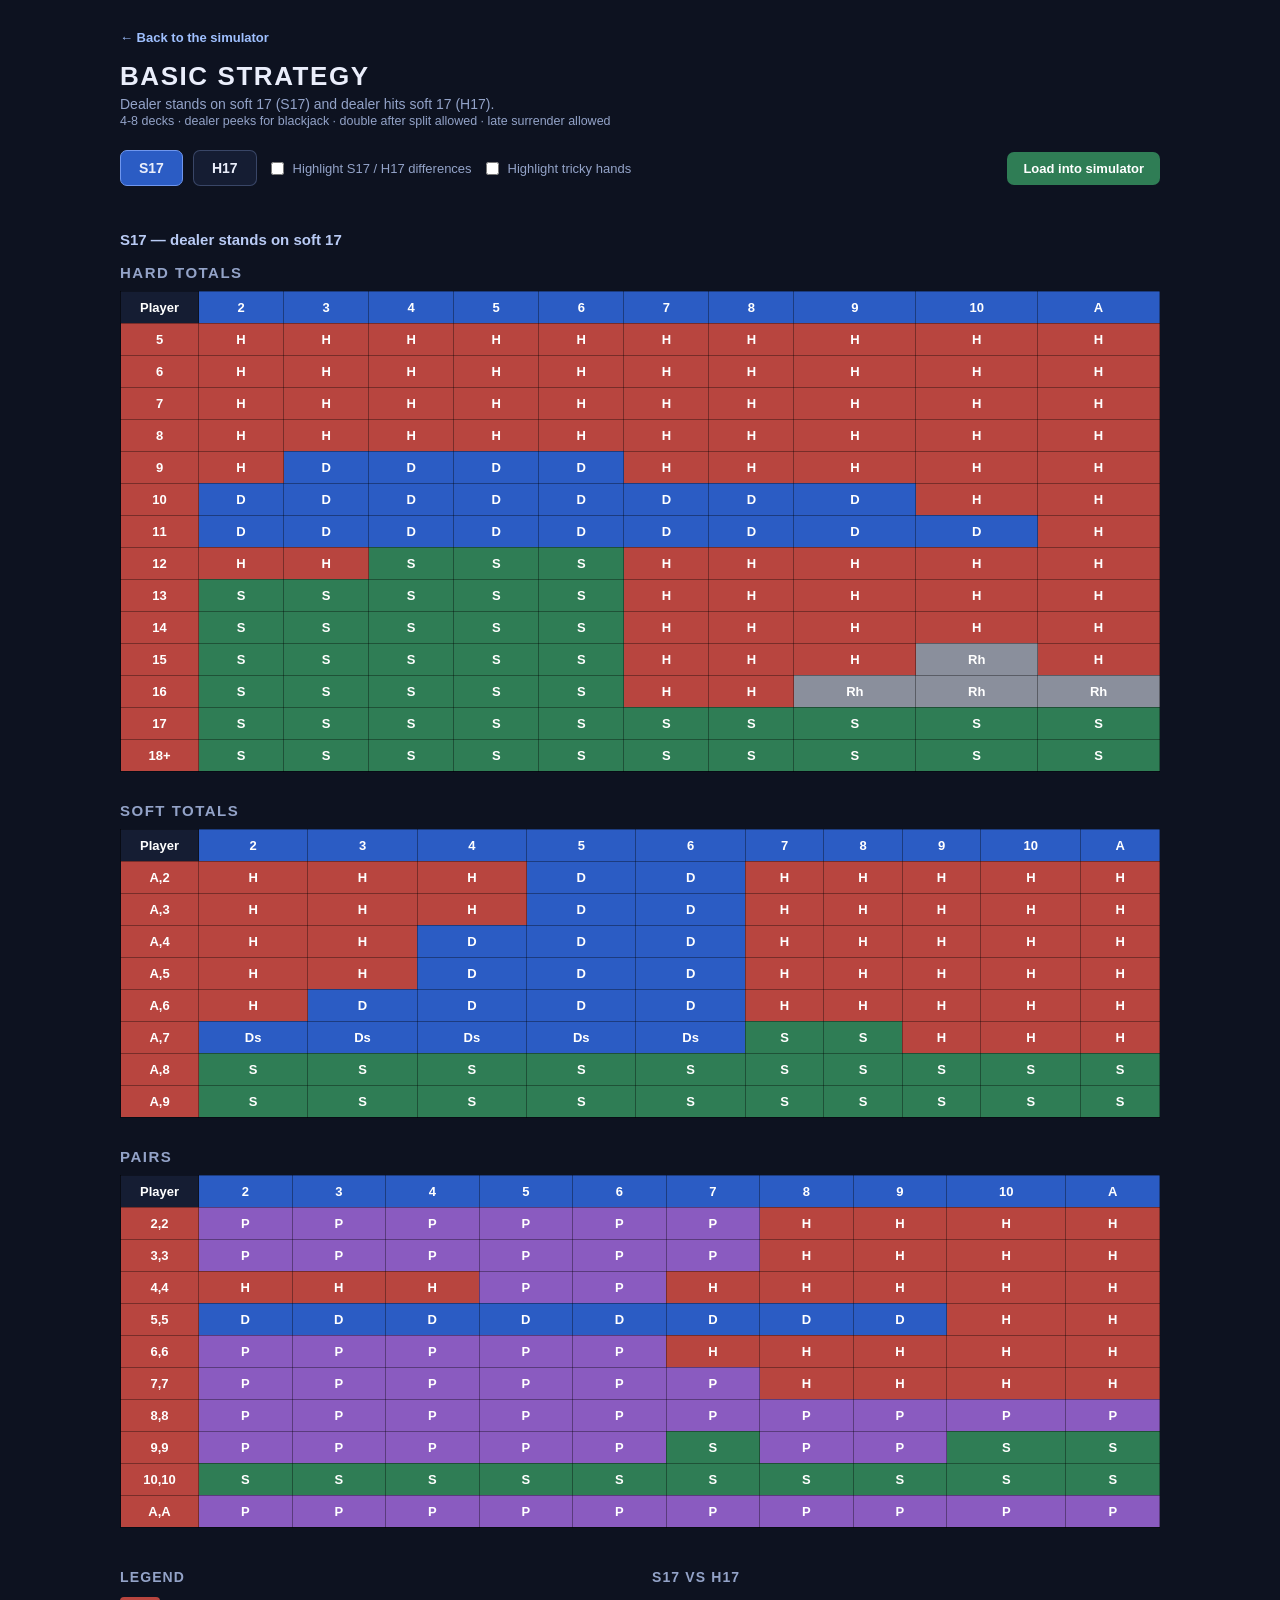
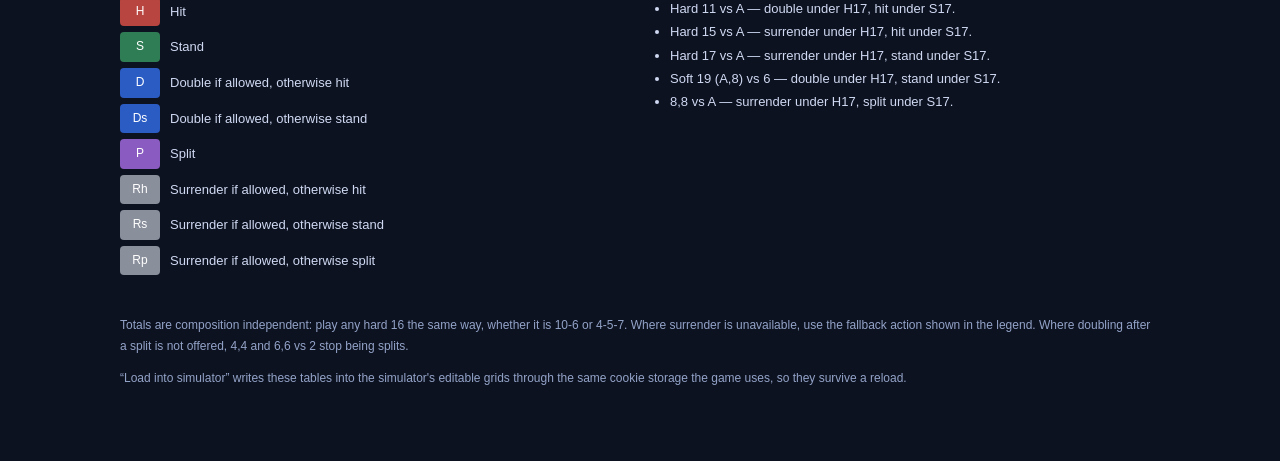
==== basic_strategy.html @ 399c00eb "Add card skin packs, cookie-backed settings, strategy page, and drilling options - Settings (strateg" ====
<!DOCTYPE html>
<html lang="en">
<head>
  <meta charset="UTF-8">
  <meta name="viewport" content="width=device-width, initial-scale=1.0">
  <title>Basic Strategy — S17 & H17</title>
  <link rel="stylesheet" href="css/strategy.css">
</head>
<body>

<header>
  <a class="backLink" href="BlackJack.html">&larr; Back to the simulator</a>
  <h1>BASIC STRATEGY</h1>
  <p class="subtitle">Dealer stands on soft 17 (S17) and dealer hits soft 17 (H17).</p>
  <p class="conditions" id="conditions"></p>
</header>

<div class="controls">
  <button class="tab" id="tab-s17" type="button">S17</button>
  <button class="tab" id="tab-h17" type="button">H17</button>

  <label class="toggle"><input type="checkbox" id="diffToggle"> Highlight S17 / H17 differences</label>
  <label class="toggle"><input type="checkbox" id="trickyToggle"> Highlight tricky hands</label>

  <button id="applyButton" type="button">Load into simulator</button>
</div>

<p class="apply-status" id="applyStatus"></p>

<main>
  <p class="set-label" id="setLabel"></p>

  <section id="trickyPanel" class="notes-block" style="display:none">
    <h2>Hands worth drilling</h2>
    <ul id="trickyList"></ul>
  </section>

  <div id="tables"></div>

  <div class="notes">
    <div>
      <h2>Legend</h2>
      <ul id="legend"></ul>
    </div>
    <div>
      <h2>S17 vs H17</h2>
      <ul id="differences"></ul>
    </div>
  </div>
</main>

<footer>
  <p>
    Totals are composition independent: play any hard 16 the same way, whether it is 10-6 or 4-5-7.
    Where surrender is unavailable, use the fallback action shown in the legend. Where doubling after
    a split is not offered, 4,4 and 6,6 vs 2 stop being splits.
  </p>
  <p>
    &ldquo;Load into simulator&rdquo; writes these tables into the simulator's editable grids through the
    same cookie storage the game uses, so they survive a reload.
  </p>
</footer>

<script src="js/cookieStore.js"></script>
<script src="js/strategyData.js"></script>
<script src="js/strategyPage.js"></script>

</body>
</html>
---- css/strategy.css ----
/* Basic strategy reference page. */

:root {
  --bg: #0d1220;
  --panel: #151d33;
  --ink: #eaeefb;
  --muted: #93a3c8;
  --line: rgba(150, 175, 235, 0.28);
  --hit: #b8453f;
  --stand: #2f7d55;
  --double: #2b5cc4;
  --split: #8a5bc0;
  --surrender: #8a8f9c;
}

* { box-sizing: border-box; }

body {
  margin: 0;
  padding: 28px 22px 60px;
  font-family: Helvetica, Arial, sans-serif;
  color: var(--ink);
  background: var(--bg);
}

header { max-width: 1040px; margin: 0 auto 22px; }

h1 { margin: 0 0 4px; font-size: 26px; letter-spacing: 0.06em; }

.subtitle { margin: 0 0 2px; font-size: 14px; color: var(--muted); }
.conditions { margin: 0; font-size: 12.5px; color: var(--muted); }

.backLink {
  display: inline-block;
  margin-bottom: 16px;
  font-size: 13px;
  font-weight: 700;
  color: #9fc0ff;
  text-decoration: none;
}
.backLink:hover { text-decoration: underline; }

.controls {
  display: flex;
  flex-wrap: wrap;
  align-items: center;
  gap: 10px;
  max-width: 1040px;
  margin: 0 auto 18px;
}

.tab {
  padding: 9px 18px;
  font-size: 14px;
  font-weight: 700;
  color: var(--ink);
  background: var(--panel);
  border: 1px solid var(--line);
  border-radius: 7px;
  cursor: pointer;
}
.tab-active { background: #2b5cc4; border-color: #6f96ee; }

.toggle { display: flex; align-items: center; gap: 6px; font-size: 13px; color: var(--muted); }

#applyButton {
  margin-left: auto;
  padding: 9px 16px;
  font-size: 13px;
  font-weight: 700;
  color: #fff;
  background: #2f7d55;
  border: none;
  border-radius: 7px;
  cursor: pointer;
}
#applyButton:hover { background: #379b68; }

.apply-status { max-width: 1040px; margin: 0 auto 14px; font-size: 12.5px; line-height: 1.6; color: #9ff0b8; min-height: 1em; }
.apply-status-error { color: #ffb4b4; }

main { max-width: 1040px; margin: 0 auto; }

.set-label { margin: 0 0 16px; font-size: 15px; font-weight: 700; color: #b9cbf5; }

.table-block { margin-bottom: 30px; }
.table-block h2 { margin: 0 0 10px; font-size: 15px; letter-spacing: 0.1em; text-transform: uppercase; color: var(--muted); }

.table-scroll { overflow-x: auto; }

table { border-collapse: collapse; width: 100%; min-width: 620px; }

th, td {
  padding: 8px 4px;
  text-align: center;
  font-size: 13px;
  border: 1px solid rgba(0, 0, 0, 0.35);
}

thead th { background: #2b5cc4; color: #fff; font-weight: 700; }
.corner { background: var(--panel); }
.rowhead { background: #b8453f; color: #fff; width: 78px; }

td { font-weight: 700; color: #fff; }

.act-h { background: var(--hit); }
.act-s { background: var(--stand); }
.act-d, .act-ds { background: var(--double); }
.act-p { background: var(--split); }
.act-rh, .act-rs, .act-rp { background: var(--surrender); }
.act-diff { outline: 3px solid #ffd257; outline-offset: -3px; }

.notes { display: grid; grid-template-columns: repeat(auto-fit, minmax(280px, 1fr)); gap: 24px; margin-top: 8px; }
.notes h2 { font-size: 14px; letter-spacing: 0.08em; text-transform: uppercase; color: var(--muted); }
.notes ul { margin: 0; padding-left: 18px; font-size: 13px; line-height: 1.8; color: #cfd9f2; }
#legend { list-style: none; padding-left: 0; }
#legend li { display: flex; align-items: center; gap: 10px; margin-bottom: 6px; }
#legend span {
  display: inline-flex;
  align-items: center;
  justify-content: center;
  width: 40px;
  padding: 4px 0;
  border-radius: 4px;
  font-size: 12px;
  color: #fff;
}

footer { max-width: 1040px; margin: 34px auto 0; font-size: 12px; line-height: 1.7; color: var(--muted); }

/* Tricky-hand highlighting and its explanation panel. */
.act-tricky { box-shadow: inset 0 0 0 3px #ffd257; }
.act-diff.act-tricky { outline-color: #ff9f45; }

.notes-block {
  padding: 14px 18px;
  margin-bottom: 24px;
  background: var(--panel);
  border: 1px solid var(--line);
  border-radius: 9px;
}
.notes-block h2 { margin: 0 0 8px; font-size: 14px; letter-spacing: 0.08em; text-transform: uppercase; color: var(--muted); }
.notes-block ul { margin: 0; padding-left: 18px; font-size: 13px; line-height: 1.75; color: #cfd9f2; }
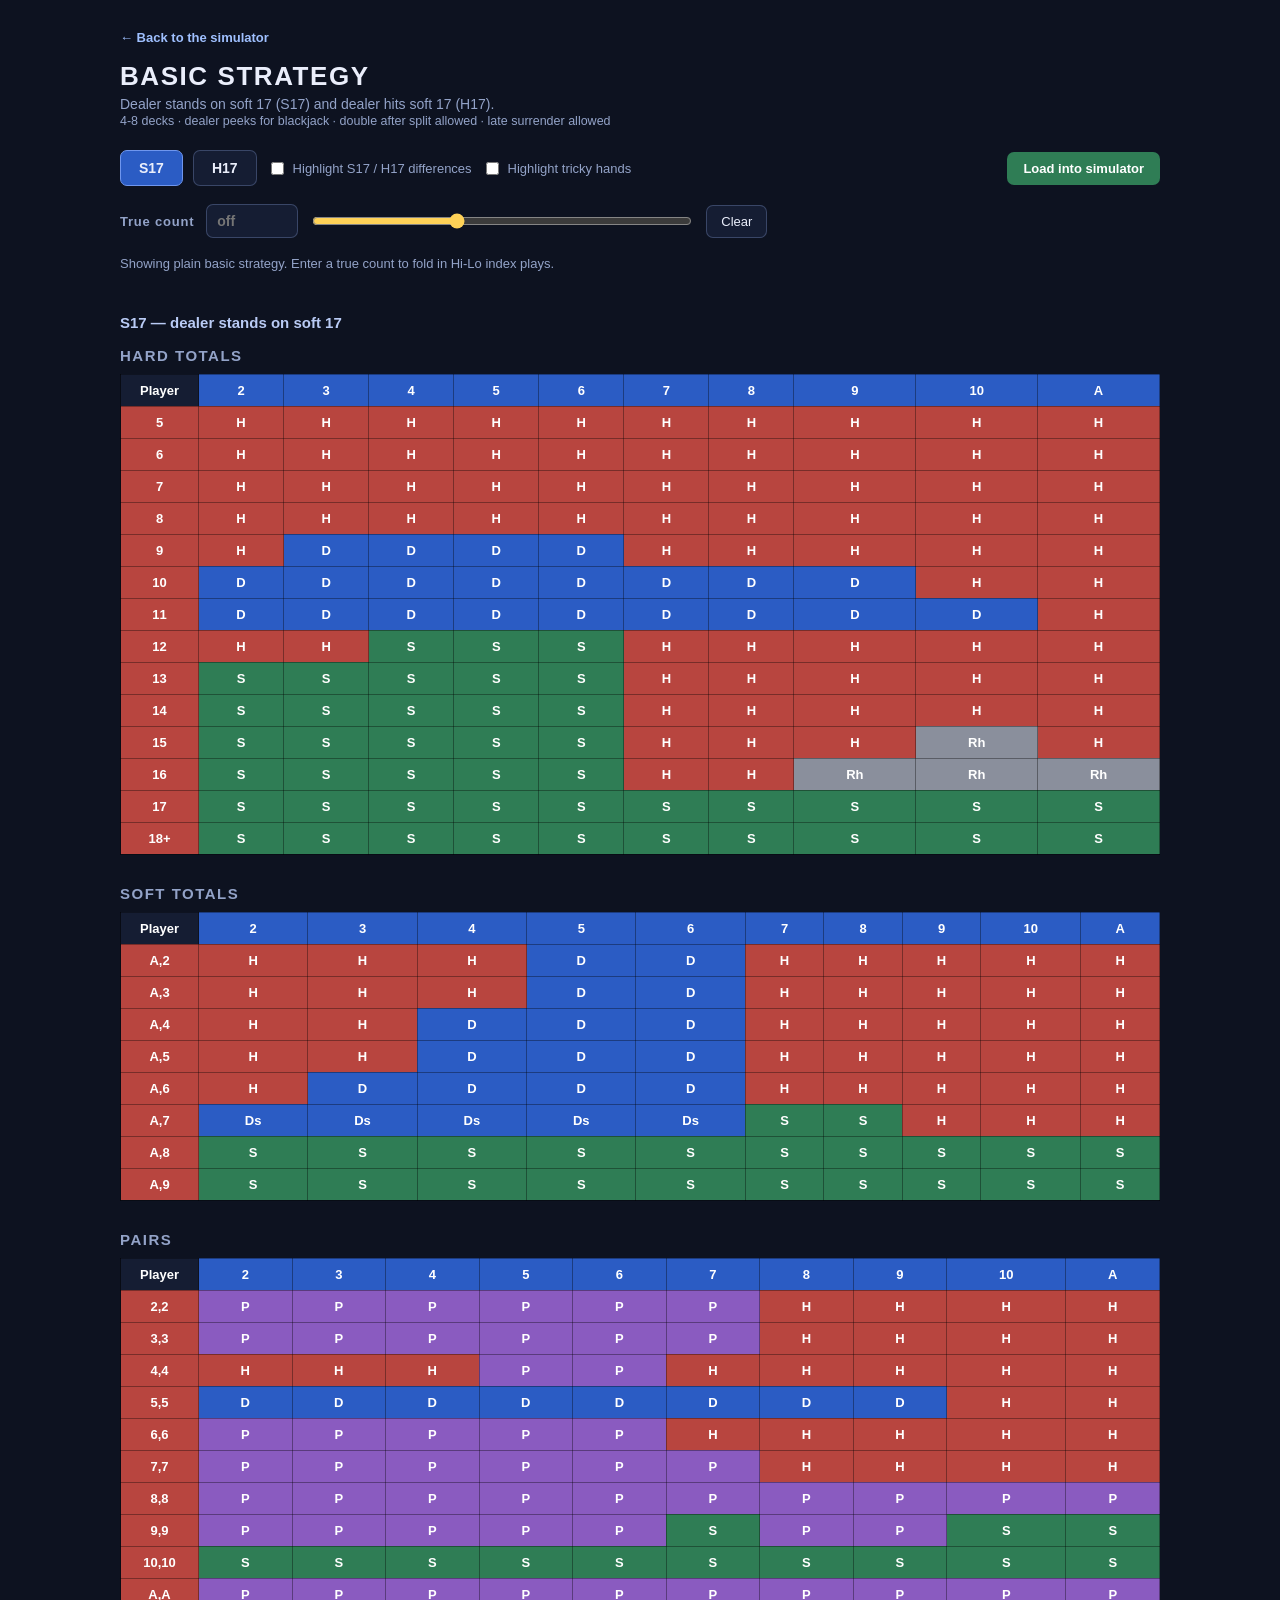
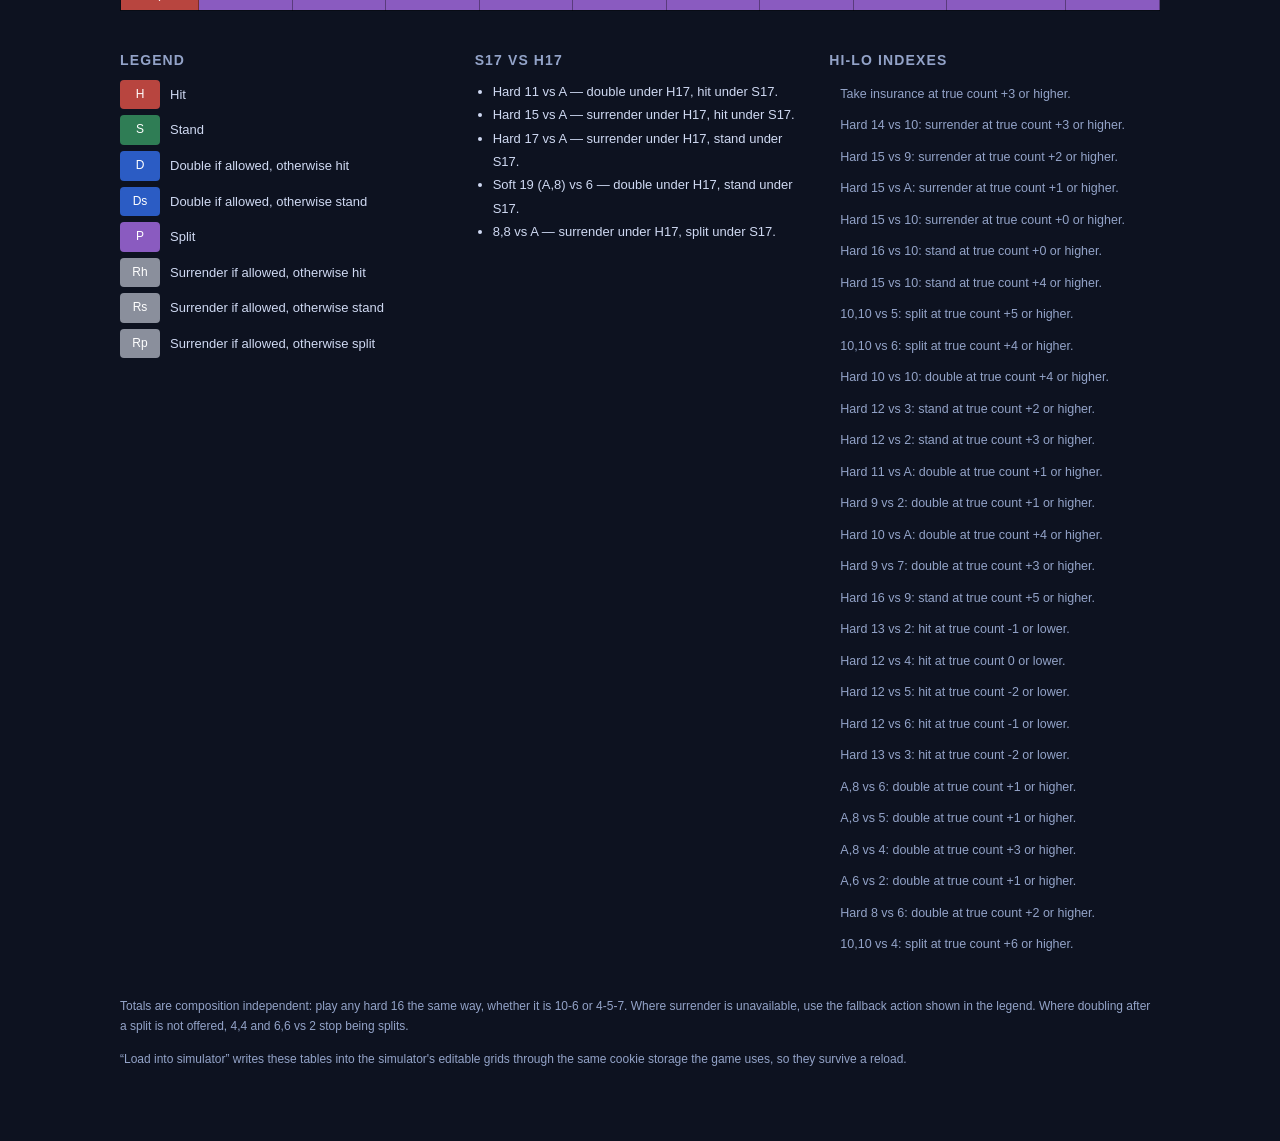
==== commit 0218d8ed: "Add auto play, true-count deviations on the strategy page, and grid fixes - New decision engine shar" ====
--- a/basic_strategy.html
+++ b/basic_strategy.html
@@ -25,10 +25,24 @@
   <button id="applyButton" type="button">Load into simulator</button>
 </div>
 
+<div class="controls count-controls">
+  <label class="count-label" for="countInput">True count</label>
+  <input type="number" id="countInput" step="0.5" placeholder="off" inputmode="decimal">
+  <input type="range" id="countSlider" min="-6" max="10" step="0.5" value="0">
+  <button type="button" id="countClear">Clear</button>
+</div>
+
+<p class="count-summary" id="countSummary"></p>
+
 <p class="apply-status" id="applyStatus"></p>
 
 <main>
   <p class="set-label" id="setLabel"></p>
+
+  <section class="notes-block" id="changePanel">
+    <h2>Index plays in force</h2>
+    <ul id="deviationList"></ul>
+  </section>
 
   <section id="trickyPanel" class="notes-block" style="display:none">
     <h2>Hands worth drilling</h2>
@@ -45,6 +59,10 @@
     <div>
       <h2>S17 vs H17</h2>
       <ul id="differences"></ul>
+    </div>
+    <div>
+      <h2>Hi-Lo indexes</h2>
+      <ul id="indexList"></ul>
     </div>
   </div>
 </main>
@@ -63,6 +81,7 @@
 
 <script src="js/cookieStore.js"></script>
 <script src="js/strategyData.js"></script>
+<script src="js/deviations.js"></script>
 <script src="js/strategyPage.js"></script>
 
 </body>
--- a/css/strategy.css
+++ b/css/strategy.css
@@ -141,3 +141,68 @@
 }
 .notes-block h2 { margin: 0 0 8px; font-size: 14px; letter-spacing: 0.08em; text-transform: uppercase; color: var(--muted); }
 .notes-block ul { margin: 0; padding-left: 18px; font-size: 13px; line-height: 1.75; color: #cfd9f2; }
+
+/* True count controls and index-play highlighting. */
+.count-controls { gap: 12px; }
+
+.count-label { font-size: 13px; font-weight: 700; letter-spacing: 0.06em; color: var(--muted); }
+
+#countInput {
+  width: 92px;
+  padding: 8px 10px;
+  font-size: 14px;
+  font-weight: 700;
+  color: var(--ink);
+  background: var(--panel);
+  border: 1px solid var(--line);
+  border-radius: 7px;
+}
+
+#countSlider { flex: 1 1 240px; max-width: 380px; accent-color: #ffd257; }
+
+#countClear {
+  padding: 8px 14px;
+  font-size: 13px;
+  color: var(--ink);
+  background: var(--panel);
+  border: 1px solid var(--line);
+  border-radius: 7px;
+  cursor: pointer;
+}
+#countClear:hover { background: #222c48; }
+
+.count-summary { max-width: 1040px; margin: 0 auto 16px; font-size: 13px; color: var(--muted); }
+.count-summary-live { color: #ffd257; }
+
+/* A cell an index play has moved at the current true count. */
+.act-moved {
+  box-shadow: inset 0 0 0 3px #ffd257, 0 0 10px rgba(255, 210, 87, 0.45);
+  position: relative;
+}
+.act-moved::after {
+  content: '';
+  position: absolute;
+  top: 2px;
+  right: 2px;
+  width: 5px;
+  height: 5px;
+  border-radius: 50%;
+  background: #ffd257;
+}
+
+#changePanel:empty { display: none; }
+#deviationList:empty { color: var(--muted); }
+
+#indexList { list-style: none; padding-left: 0; }
+#indexList li {
+  padding: 3px 8px;
+  margin-bottom: 3px;
+  border-left: 3px solid transparent;
+  font-size: 12.5px;
+  color: #93a3c8;
+}
+#indexList li.index-live {
+  border-left-color: #ffd257;
+  color: #ffe9a8;
+  background: rgba(255, 210, 87, 0.08);
+}
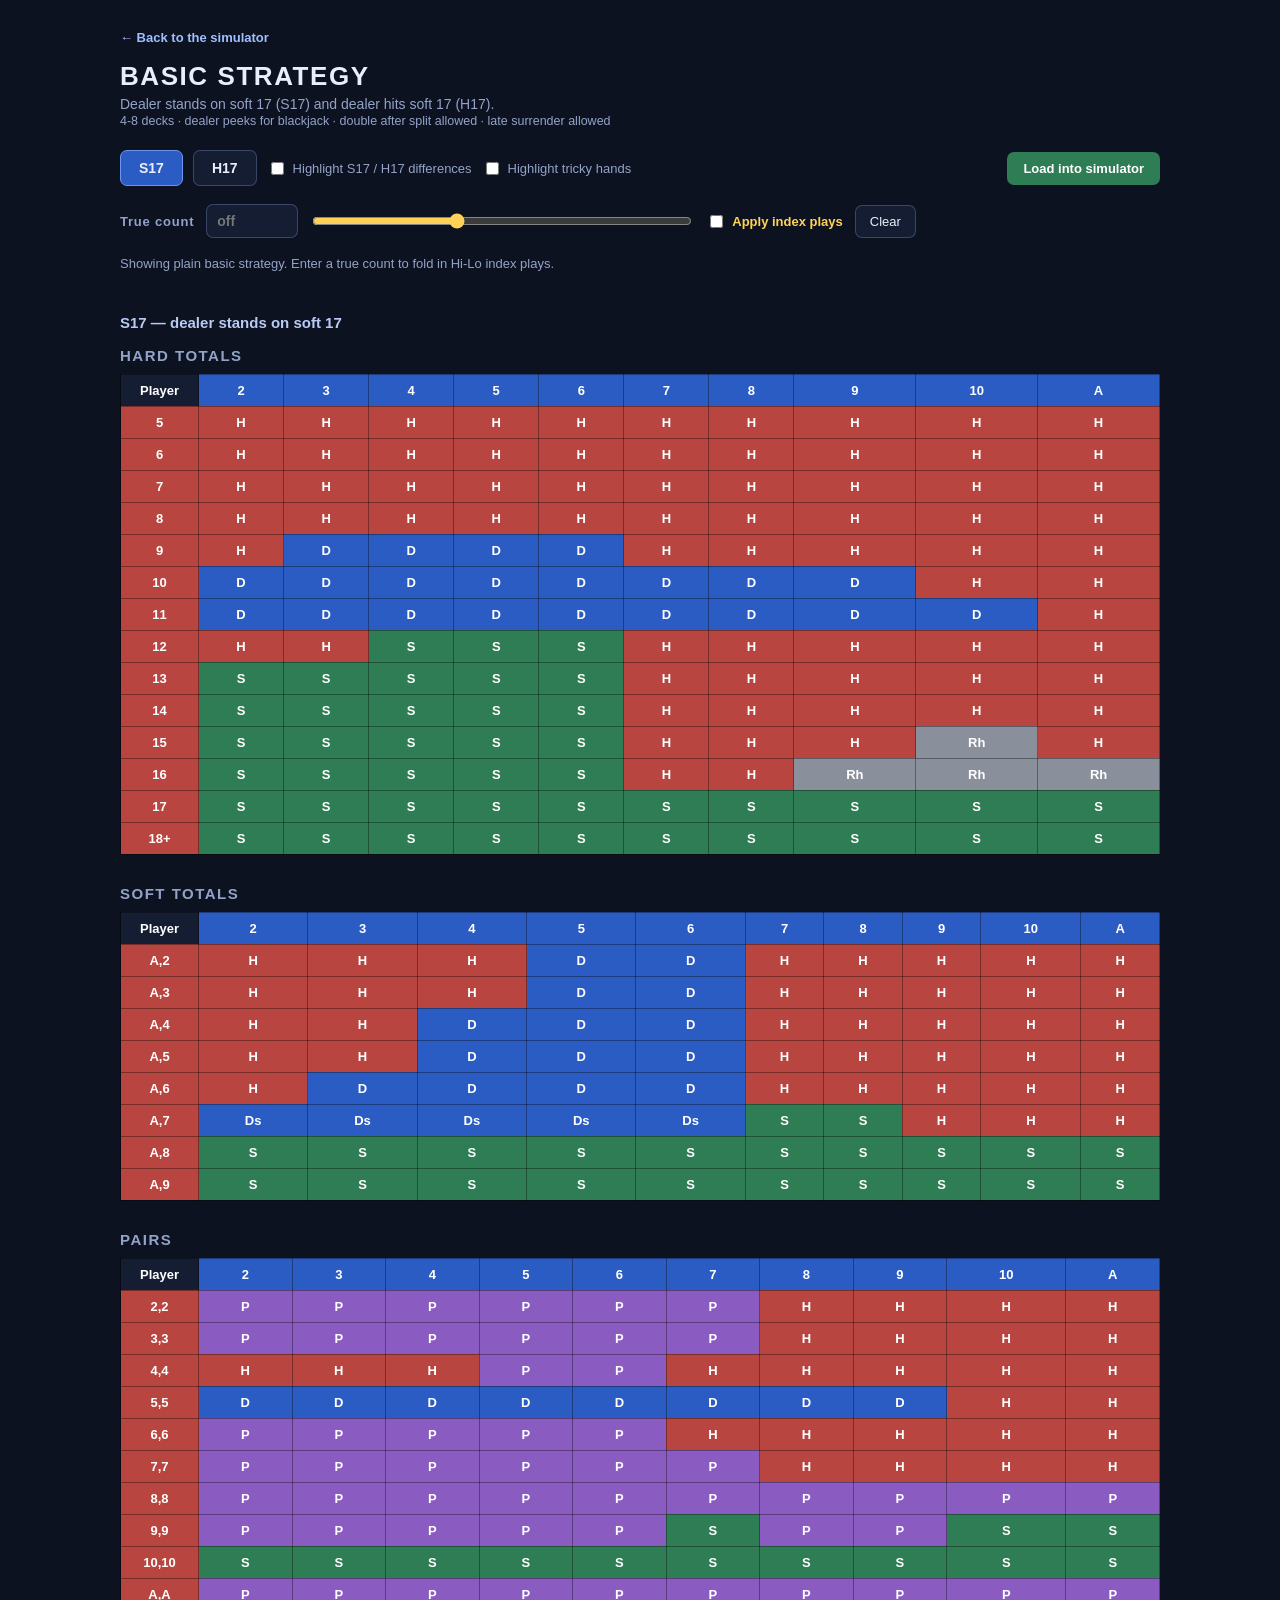
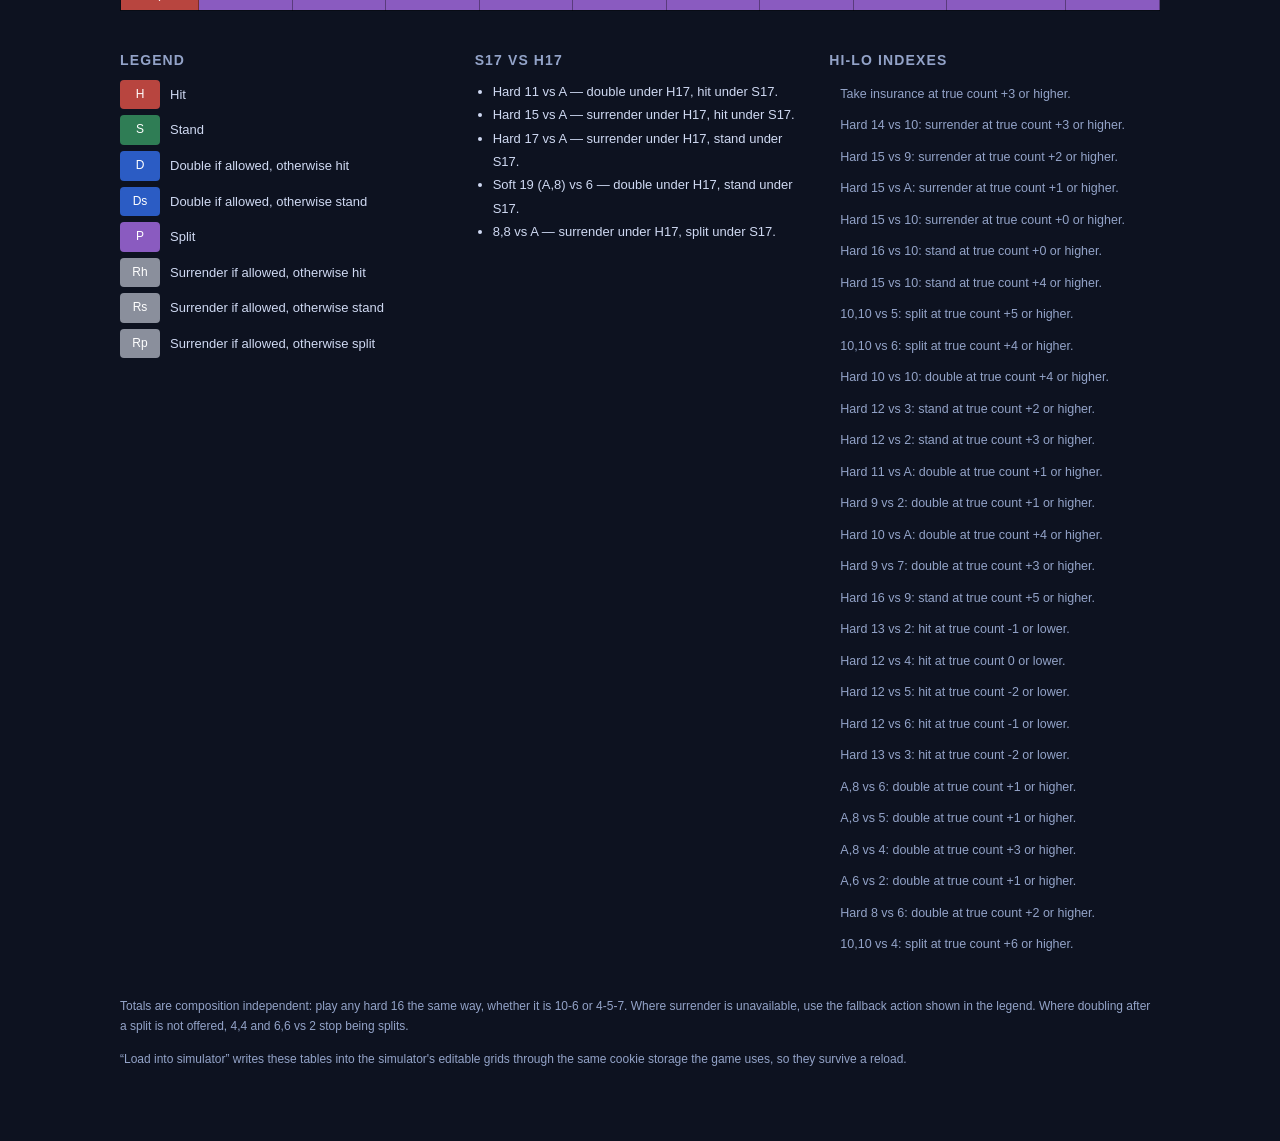
==== commit 7848747d: "Add a one-hand auto button, fix the true-count off state, move the bet panel - "auto" joins hit and " ====
--- a/basic_strategy.html
+++ b/basic_strategy.html
@@ -29,6 +29,7 @@
   <label class="count-label" for="countInput">True count</label>
   <input type="number" id="countInput" step="0.5" placeholder="off" inputmode="decimal">
   <input type="range" id="countSlider" min="-6" max="10" step="0.5" value="0">
+  <label class="toggle count-apply"><input type="checkbox" id="countApply"> Apply index plays</label>
   <button type="button" id="countClear">Clear</button>
 </div>
 
--- a/css/strategy.css
+++ b/css/strategy.css
@@ -206,3 +206,6 @@
   color: #ffe9a8;
   background: rgba(255, 210, 87, 0.08);
 }
+
+.count-apply { font-weight: 700; color: #ffd257; }
+.count-apply input { accent-color: #ffd257; }
